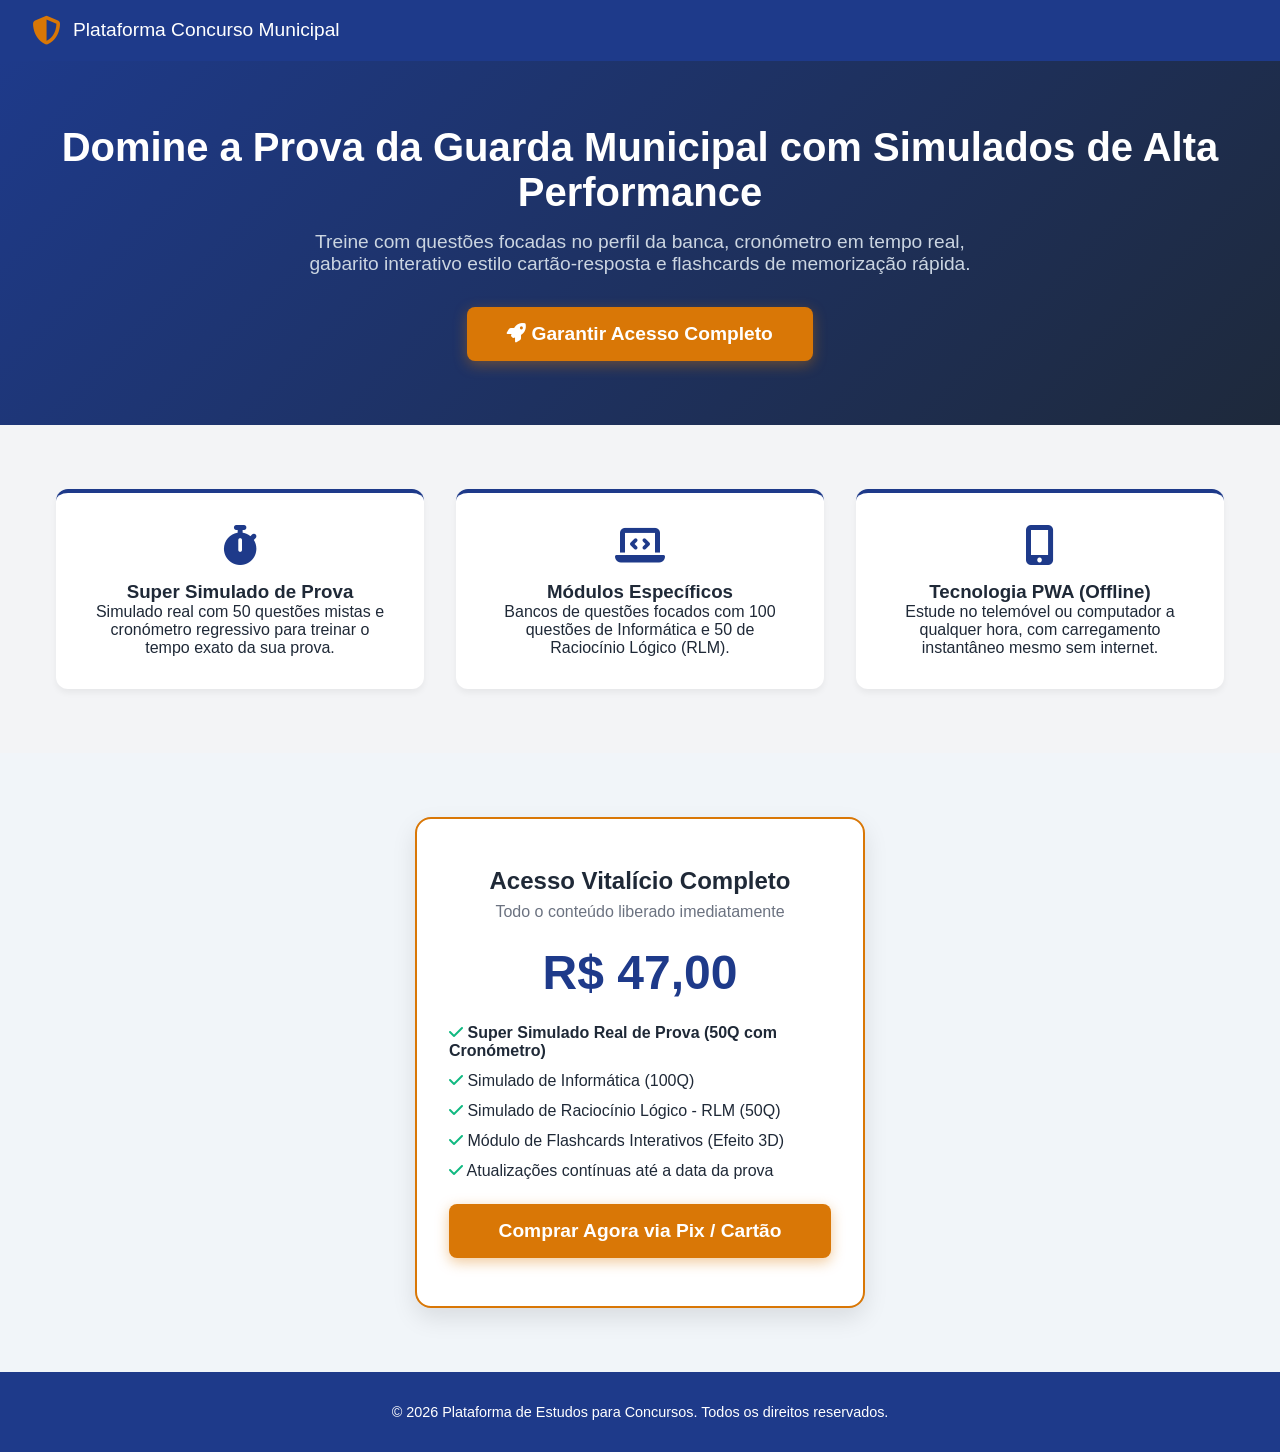
==== landing.html @ ca6ee7d8 "Adiciona pagina de vendas landing.html" ====
<!DOCTYPE html>
<html lang="pt-BR">

<head>
    <meta charset="UTF-8">
    <meta name="viewport" content="width=device-width, initial-scale=1.0">
    <title>Simulado Estratégico - Concurso Guarda Municipal</title>
    <link rel="stylesheet" href="style.css">
    <link rel="stylesheet" href="https://cdnjs.cloudflare.com/ajax/libs/font-awesome/6.4.0/css/all.min.css">
    <style>
        .hero-section {
            background: linear-gradient(135deg, var(--primary), #1e293b);
            color: white;
            padding: 4rem 1rem;
            text-align: center;
        }

        .hero-section h1 {
            font-size: 2.5rem;
            margin-bottom: 1rem;
        }

        .hero-section p {
            font-size: 1.2rem;
            color: #cbd5e1;
            max-width: 700px;
            margin: 0 auto 2rem auto;
        }

        .cta-button {
            background-color: var(--secondary);
            color: white;
            padding: 1rem 2.5rem;
            font-size: 1.2rem;
            font-weight: bold;
            border-radius: 0.5rem;
            text-decoration: none;
            display: inline-block;
            transition: transform 0.2s, filter 0.2s;
            box-shadow: 0 4px 14px rgba(217, 119, 6, 0.4);
        }

        .cta-button:hover {
            transform: translateY(-2px);
            filter: brightness(1.1);
        }

        .features-container {
            max-width: 1200px;
            margin: 4rem auto;
            padding: 0 1rem;
            display: grid;
            grid-template-columns: repeat(auto-fit, minmax(300px, 1fr));
            gap: 2rem;
        }

        .feature-box {
            background: white;
            padding: 2rem;
            border-radius: 0.75rem;
            box-shadow: 0 4px 6px rgba(0, 0, 0, 0.05);
            text-align: center;
            border-top: 4px solid var(--primary);
        }

        .feature-box i {
            font-size: 2.5rem;
            color: var(--primary);
            margin-bottom: 1rem;
        }

        .pricing-section {
            background-color: #f1f5f9;
            padding: 4rem 1rem;
            text-align: center;
        }

        .price-card {
            background: white;
            max-width: 450px;
            margin: 0 auto;
            padding: 3rem 2rem;
            border-radius: 1rem;
            box-shadow: 0 10px 25px rgba(0, 0, 0, 0.1);
            border: 2px solid var(--secondary);
        }

        .price-value {
            font-size: 3rem;
            font-weight: bold;
            color: var(--primary);
            margin: 1.5rem 0;
        }
    </style>
</head>

<body>

    <!-- Header Simples -->
    <header class="app-header">
        <div class="logo-area">
            <i class="fa-solid fa-shield-halved"></i>
            <span>Plataforma Concurso Municipal</span>
        </div>
    </header>

    <!-- Hero Section -->
    <section class="hero-section">
        <h1>Domine a Prova da Guarda Municipal com Simulados de Alta Performance</h1>
        <p>Treine com questões focadas no perfil da banca, cronómetro em tempo real, gabarito interativo estilo
            cartão-resposta e flashcards de memorização rápida.</p>
        <a href="#comprar" class="cta-button"><i class="fa-solid fa-rocket"></i> Garantir Acesso Completo</a>
    </section>

    <!-- Recursos / Benefícios -->
    <div class="features-container">
        <div class="feature-box">
            <i class="fa-solid fa-stopwatch"></i>
            <h3>Super Simulado de Prova</h3>
            <p>Simulado real com 50 questões mistas e cronómetro regressivo para treinar o tempo exato da sua prova.</p>
        </div>
        <div class="feature-box">
            <i class="fa-solid fa-laptop-code"></i>
            <h3>Módulos Específicos</h3>
            <p>Bancos de questões focados com 100 questões de Informática e 50 de Raciocínio Lógico (RLM).</p>
        </div>
        <div class="feature-box">
            <i class="fa-solid fa-mobile-screen-button"></i>
            <h3>Tecnologia PWA (Offline)</h3>
            <p>Estude no telemóvel ou computador a qualquer hora, com carregamento instantâneo mesmo sem internet.</p>
        </div>
    </div>

    <!-- Secção de Preço / Checkout -->
    <section id="comprar" class="pricing-section">
        <div class="price-card">
            <h2>Acesso Vitalício Completo</h2>
            <p style="color: var(--text-muted); margin-top: 0.5rem;">Todo o conteúdo liberado imediatamente</p>
            <div class="price-value">R$ 47,00</div>
            <ul
                style="text-align: left; list-style: none; margin: 1.5rem 0; display: flex; flex-direction: column; gap: 0.75rem;">
                <li><i class="fa-solid fa-check" style="color: var(--success);"></i> <strong>Super Simulado Real de
                        Prova (50Q com Cronómetro)</strong></li>
                <li><i class="fa-solid fa-check" style="color: var(--success);"></i> Simulado de Informática (100Q)</li>
                <li><i class="fa-solid fa-check" style="color: var(--success);"></i> Simulado de Raciocínio Lógico - RLM
                    (50Q)</li>
                <li><i class="fa-solid fa-check" style="color: var(--success);"></i> Módulo de Flashcards Interativos
                    (Efeito 3D)</li>
                <li><i class="fa-solid fa-check" style="color: var(--success);"></i> Atualizações contínuas até a data
                    da prova</li>
            </ul>
            <!-- Substitua o link abaixo pelo link real gerado na Kiwify -->
            <a href="https://pay.kiwify.com.br/SEU-LINK-AQUI" class="cta-button"
                style="width: 100%; text-align: center; box-sizing: border-box;">Comprar Agora via Pix / Cartão</a>
        </div>
    </section>

    <!-- Rodapé -->
    <footer style="text-align: center; padding: 2rem; background: var(--primary); color: white; font-size: 0.9rem;">
        <p>&copy; 2026 Plataforma de Estudos para Concursos. Todos os direitos reservados.</p>
    </footer>

</body>

</html>
---- style.css ----
:root {
    --primary: #1e3a8a;
    /* Azul Marinho */
    --secondary: #d97706;
    /* Dourado / Laranja corporativo */
    --bg-color: #f3f4f6;
    --card-bg: #ffffff;
    --text-main: #1f2937;
    --text-muted: #6b7280;
    --success: #10b981;
    --danger: #ef4444;
}

* {
    margin: 0;
    padding: 0;
    box-sizing: border-box;
    font-family: 'Segoe UI', Tahoma, Geneva, Verdana, sans-serif;
}

body {
    background-color: var(--bg-color);
    color: var(--text-main);
    display: flex;
    flex-direction: column;
    min-height: 100vh;
}

/* Header */
.app-header {
    background-color: var(--primary);
    color: white;
    padding: 1rem 2rem;
    display: flex;
    flex-direction: column;
    gap: 1rem;
    box-shadow: 0 4px 6px rgba(0, 0, 0, 0.1);
}

.logo-area {
    display: flex;
    align-items: center;
    gap: 0.75rem;
    font-size: 1.2rem;
}

.logo-area i {
    color: var(--secondary);
    font-size: 1.8rem;
}

.nav-tabs {
    display: flex;
    gap: 0.5rem;
    flex-wrap: wrap;
}

.tab-btn {
    background: transparent;
    border: none;
    color: #cbd5e1;
    padding: 0.5rem 1rem;
    border-radius: 0.375rem;
    cursor: pointer;
    font-weight: 600;
    transition: all 0.2s;
}

.tab-btn:hover,
.tab-btn.active {
    background-color: var(--secondary);
    color: white;
}

/* Container Principal */
.app-container {
    max-width: 1200px;
    width: 100%;
    margin: 2rem auto;
    padding: 0 1rem;
    flex: 1;
}

.content-section {
    display: none;
}

.content-section.active {
    display: block;
}

/* Cards genéricos */
.card {
    background-color: var(--card-bg);
    border-radius: 0.5rem;
    padding: 1.5rem;
    box-shadow: 0 1px 3px rgba(0, 0, 0, 0.1);
    margin-bottom: 1.5rem;
}

/* Botões */
.btn {
    padding: 0.75rem 1.5rem;
    border: none;
    border-radius: 0.375rem;
    cursor: pointer;
    font-weight: bold;
    display: inline-flex;
    align-items: center;
    gap: 0.5rem;
    transition: filter 0.2s;
}

.btn:hover {
    filter: brightness(0.9);
}

.primary-btn {
    background-color: var(--primary);
    color: white;
}

.secondary-btn {
    background-color: #e5e7eb;
    color: var(--text-main);
}

.danger-btn {
    background-color: var(--danger);
    color: white;
}

.badge {
    background-color: #dbeafe;
    color: var(--primary);
    padding: 0.25rem 0.75rem;
    border-radius: 1rem;
    font-size: 0.85rem;
    font-weight: 600;
}

/* Simulado Layout */
.simulado-top-bar {
    display: flex;
    justify-content: space-between;
    align-items: center;
    margin-bottom: 1rem;
}

.timer-badge {
    background-color: #fee2e2;
    color: var(--danger);
    padding: 0.5rem 1rem;
    border-radius: 0.375rem;
    font-weight: bold;
}

.quiz-layout {
    display: grid;
    grid-template-columns: 1fr 300px;
    gap: 1.5rem;
}

@media(max-width: 768px) {
    .quiz-layout {
        grid-template-columns: 1fr;
    }
}

.options-list {
    display: flex;
    flex-direction: column;
    gap: 0.75rem;
    margin: 1.5rem 0;
}

.option-item {
    padding: 0.75rem 1rem;
    border: 2px solid #e5e7eb;
    border-radius: 0.375rem;
    cursor: pointer;
    transition: all 0.2s;
}

.option-item:hover {
    border-color: var(--primary);
    background-color: #f8fafc;
}

.option-item.selected {
    border-color: var(--primary);
    background-color: #eff6ff;
    font-weight: 600;
}

.quiz-nav-buttons {
    display: flex;
    justify-content: space-between;
}

.q-grid {
    display: grid;
    grid-template-columns: repeat(5, 1fr);
    gap: 0.5rem;
    margin: 1rem 0;
    max-height: 250px;
    overflow-y: auto;
}

.q-dot {
    width: 36px;
    height: 36px;
    border: 1px solid #d1d5db;
    background: white;
    border-radius: 0.25rem;
    cursor: pointer;
    font-weight: bold;
    font-size: 0.85rem;
}

.q-dot.answered {
    background-color: #d1fae5;
    border-color: var(--success);
    color: #065f46;
}

.q-dot.current {
    border-color: var(--primary);
    box-shadow: 0 0 0 2px var(--primary);
}

/* Flashcards */
.flashcard-container {
    max-width: 600px;
    margin: 0 auto;
}

.flashcard {
    height: 250px;
    perspective: 1000px;
    cursor: pointer;
    background: transparent;
    box-shadow: none;
    padding: 0;
}

.flashcard-inner {
    position: relative;
    width: 100%;
    height: 100%;
    text-align: center;
    transition: transform 0.6s;
    transform-style: preserve-3d;
    background: white;
    border-radius: 0.5rem;
    box-shadow: 0 4px 6px rgba(0, 0, 0, 0.1);
    display: flex;
    align-items: center;
    justify-content: center;
    padding: 2rem;
}

.flashcard.flipped .flashcard-inner {
    transform: rotateY(180deg);
}

.flashcard-front,
.flashcard-back {
    position: absolute;
    width: 100%;
    height: 100%;
    backface-visibility: hidden;
    display: flex;
    flex-direction: column;
    justify-content: center;
    align-items: center;
    padding: 1.5rem;
    gap: 1rem;
}

.flashcard-back {
    transform: rotateY(180deg);
    background-color: #fff9c4;
    /* Fundo amarelo suave para a resposta */
    color: #333333;
    /* Texto escuro para leitura confortável */
    border: 2px solid #fbc02d;
    /* Borda amarelada elegante */
    border-radius: 0.5rem;
}

.flip-hint {
    font-size: 0.8rem;
    color: var(--text-muted);
}

.flashcard-controls {
    display: flex;
    justify-content: space-between;
    margin-top: 1rem;
}

/* Resumos e Stats */
.resumos-grid,
.stats-grid {
    display: grid;
    grid-template-columns: repeat(auto-fit, minmax(280px, 1fr));
    gap: 1.5rem;
}

.stat-card {
    text-align: center;
}

.stat-number {
    font-size: 2.5rem;
    font-weight: bold;
    color: var(--primary);
    margin-top: 0.5rem;
}

.hidden {
    display: none !important;
}

.text-center {
    text-align: center;
}

.score-badge {
    font-size: 3rem;
    font-weight: bold;
    color: var(--secondary);
    margin: 1rem 0;
}

.materias-grid {
    display: grid;
    grid-template-columns: repeat(auto-fit, minmax(250px, 1fr));
    gap: 1rem;
    margin-top: 1.5rem;
}

.materia-filter-btn {
    justify-content: center;
    padding: 1rem;
    text-align: center;
}

nav.nav-tabs a.tab-btn {
    text-decoration: none;
    display: inline-flex;
    align-items: center;
    gap: 8px;
    box-sizing: border-box;
}

/* Classes de Controle do Simulado RLM */
#rlm-section .hidden {
    display: none !important;
}

#rlm-section .text-center {
    text-align: center;
}

/* Garante o layout em grid da prova (pergunta na esquerda, gabarito na direita) */
#rlm-section .quiz-layout {
    display: grid;
    grid-template-columns: 1fr 300px;
    gap: 20px;
    margin-top: 20px;
}

@media (max-width: 900px) {
    #rlm-section .quiz-layout {
        grid-template-columns: 1fr;
    }
}

/* Estilo dos botões de opções de resposta */
#rlm-options-container {
    display: flex;
    flex-direction: column;
    gap: 12px;
    margin: 20px 0;
}

#rlm-options-container .option-btn {
    text-align: left;
    padding: 12px 16px;
    border: 2px solid #e2e8f0;
    background: #ffffff;
    border-radius: 8px;
    cursor: pointer;
    font-size: 15px;
    transition: all 0.2s ease;
    color: #2d3748;
}

#rlm-options-container .option-btn:hover {
    border-color: #2b6cb0;
    background: #f7fafc;
}

#rlm-options-container .option-btn.selected {
    border-color: #2b6cb0;
    background: #ebf8ff;
    color: #2b6cb0;
    font-weight: 600;
}

/* Grade de numeração das questões no gabarito lateral */
#rlm-question-grid {
    display: grid;
    grid-template-columns: repeat(5, 1fr);
    gap: 8px;
    margin: 15px 0;
}

#rlm-question-grid .q-box {
    aspect-ratio: 1;
    display: flex;
    align-items: center;
    justify-content: center;
    background: #edf2f7;
    border: 1px solid #cbd5e0;
    border-radius: 4px;
    font-size: 13px;
    font-weight: bold;
    cursor: pointer;
    color: #4a5568;
    transition: background 0.2s;
}

#rlm-question-grid .q-box:hover {
    background: #e2e8f0;
}

#rlm-question-grid .q-box.answered {
    background: #3182ce;
    color: white;
    border-color: #2b6cb0;
}

/* Badge de pontuação final */
#rlm-result-area .score-badge {
    font-size: 36px;
    font-weight: bold;
    color: #2b6cb0;
    margin: 20px 0;
}

/* ========================================== */
/* ESTILOS DO SIMULADO DE INFORMÁTICA (Espelho do RLM) */
/* ========================================== */

#info-section .hidden {
    display: none !important;
}

#info-section .text-center {
    text-align: center;
}

#info-section .quiz-layout {
    display: grid;
    grid-template-columns: 1fr 300px;
    gap: 20px;
    margin-top: 20px;
}

@media (max-width: 900px) {
    #info-section .quiz-layout {
        grid-template-columns: 1fr;
    }
}

#info-options-container {
    display: flex;
    flex-direction: column;
    gap: 12px;
    margin: 20px 0;
}

#info-options-container .option-btn {
    text-align: left;
    padding: 12px 16px;
    border: 2px solid #e2e8f0;
    background: #ffffff;
    border-radius: 8px;
    cursor: pointer;
    font-size: 15px;
    transition: all 0.2s ease;
    color: #2d3748;
}

#info-options-container .option-btn:hover {
    border-color: #2b6cb0;
    background: #f7fafc;
}

#info-options-container .option-btn.selected {
    border-color: #2b6cb0;
    background: #ebf8ff;
    color: #2b6cb0;
    font-weight: 600;
}

#info-question-grid {
    display: grid;
    grid-template-columns: repeat(5, 1fr);
    gap: 8px;
    margin: 15px 0;
}

#info-question-grid .q-box {
    aspect-ratio: 1;
    display: flex;
    align-items: center;
    justify-content: center;
    background: #edf2f7;
    border: 1px solid #cbd5e0;
    border-radius: 4px;
    font-size: 13px;
    font-weight: bold;
    cursor: pointer;
    color: #4a5568;
    transition: background 0.2s;
}

#info-question-grid .q-box:hover {
    background: #e2e8f0;
}

#info-question-grid .q-box.answered {
    background: #3182ce;
    color: white;
    border-color: #2b6cb0;
}

#info-result-area .score-badge {
    font-size: 36px;
    font-weight: bold;
    color: #2b6cb0;
    margin: 20px 0;
}

/* ========================================== */
/* RESPONSIVIDADE PARA DIFERENTES ECRÃS        */
/* ========================================== */

/* Para Tablets e Ecrãs Médios (até 900px) */
@media (max-width: 900px) {
    .app-container {
        padding: 10px;
    }

    .quiz-layout {
        grid-template-columns: 1fr;
        /* Coloca a barra lateral de questões abaixo da pergunta */
    }

    .app-header {
        flex-direction: column;
        gap: 1rem;
        text-align: center;
        padding: 1rem;
    }

    .nav-tabs {
        overflow-x: auto;
        width: 100%;
        justify-content: flex-start;
        padding-bottom: 5px;
    }

    .tab-btn {
        white-space: nowrap;
        flex-shrink: 0;
    }
}

/* Para Telemóveis (até 600px) */
@media (max-width: 600px) {
    .app-header h1 {
        font-size: 1.2rem;
    }

    .stats-grid {
        grid-template-columns: 1fr;
        /* Os cards de estatísticas ficam um abaixo do outro */
    }

    .materias-grid {
        grid-template-columns: 1fr;
        /* Os botões do Super Simulado ocupam a largura toda */
    }

    .quiz-nav-buttons {
        flex-direction: column;
        gap: 0.5rem;
    }

    .quiz-nav-buttons button {
        width: 100%;
    }

    .option-item {
        padding: 0.75rem;
        font-size: 0.95rem;
    }
}
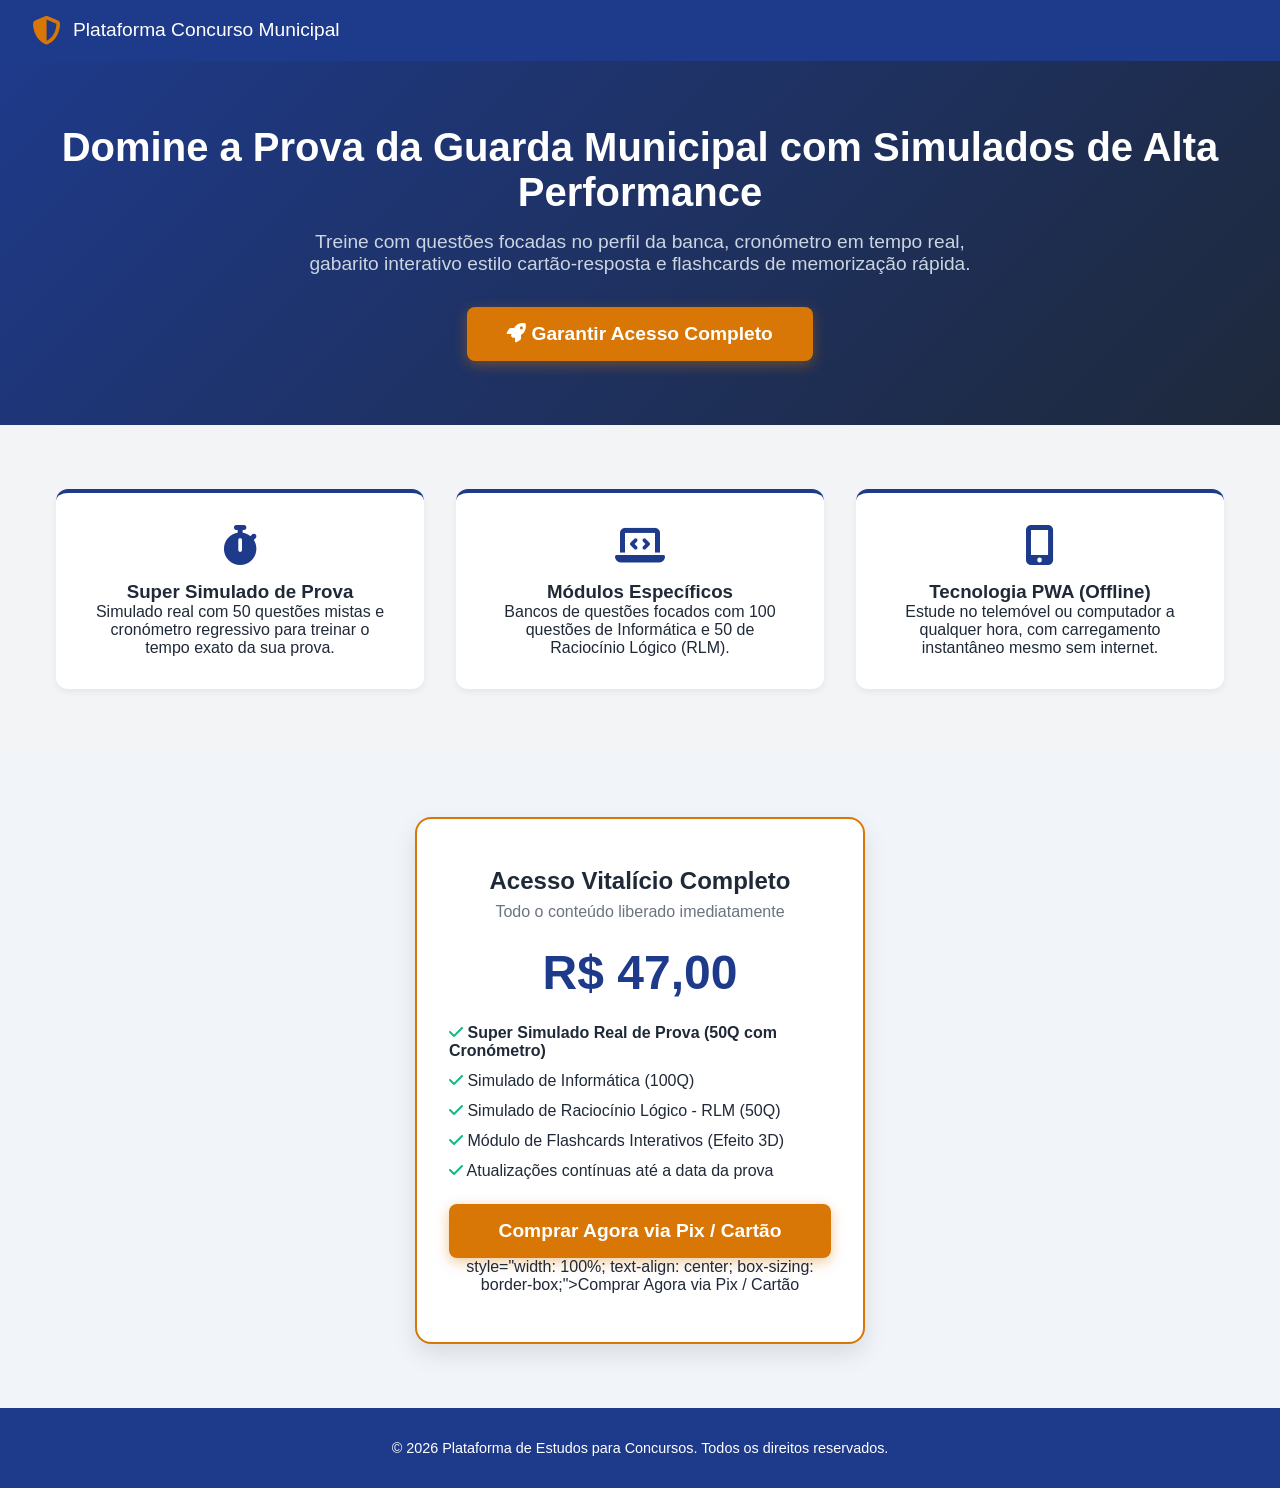
==== commit c18b0cba: "Adiciona link oficial de checkout do Kiwify" ====
--- a/landing.html
+++ b/landing.html
@@ -150,8 +150,10 @@
                     da prova</li>
             </ul>
             <!-- Substitua o link abaixo pelo link real gerado na Kiwify -->
-            <a href="https://pay.kiwify.com.br/SEU-LINK-AQUI" class="cta-button"
+            <!-- Substitua a linha do botão pelo teu link oficial -->
+            <a href="https://pay.kiwify.com.br/cSPyJ01" class="cta-button"
                 style="width: 100%; text-align: center; box-sizing: border-box;">Comprar Agora via Pix / Cartão</a>
+            style="width: 100%; text-align: center; box-sizing: border-box;">Comprar Agora via Pix / Cartão</a>
         </div>
     </section>
 
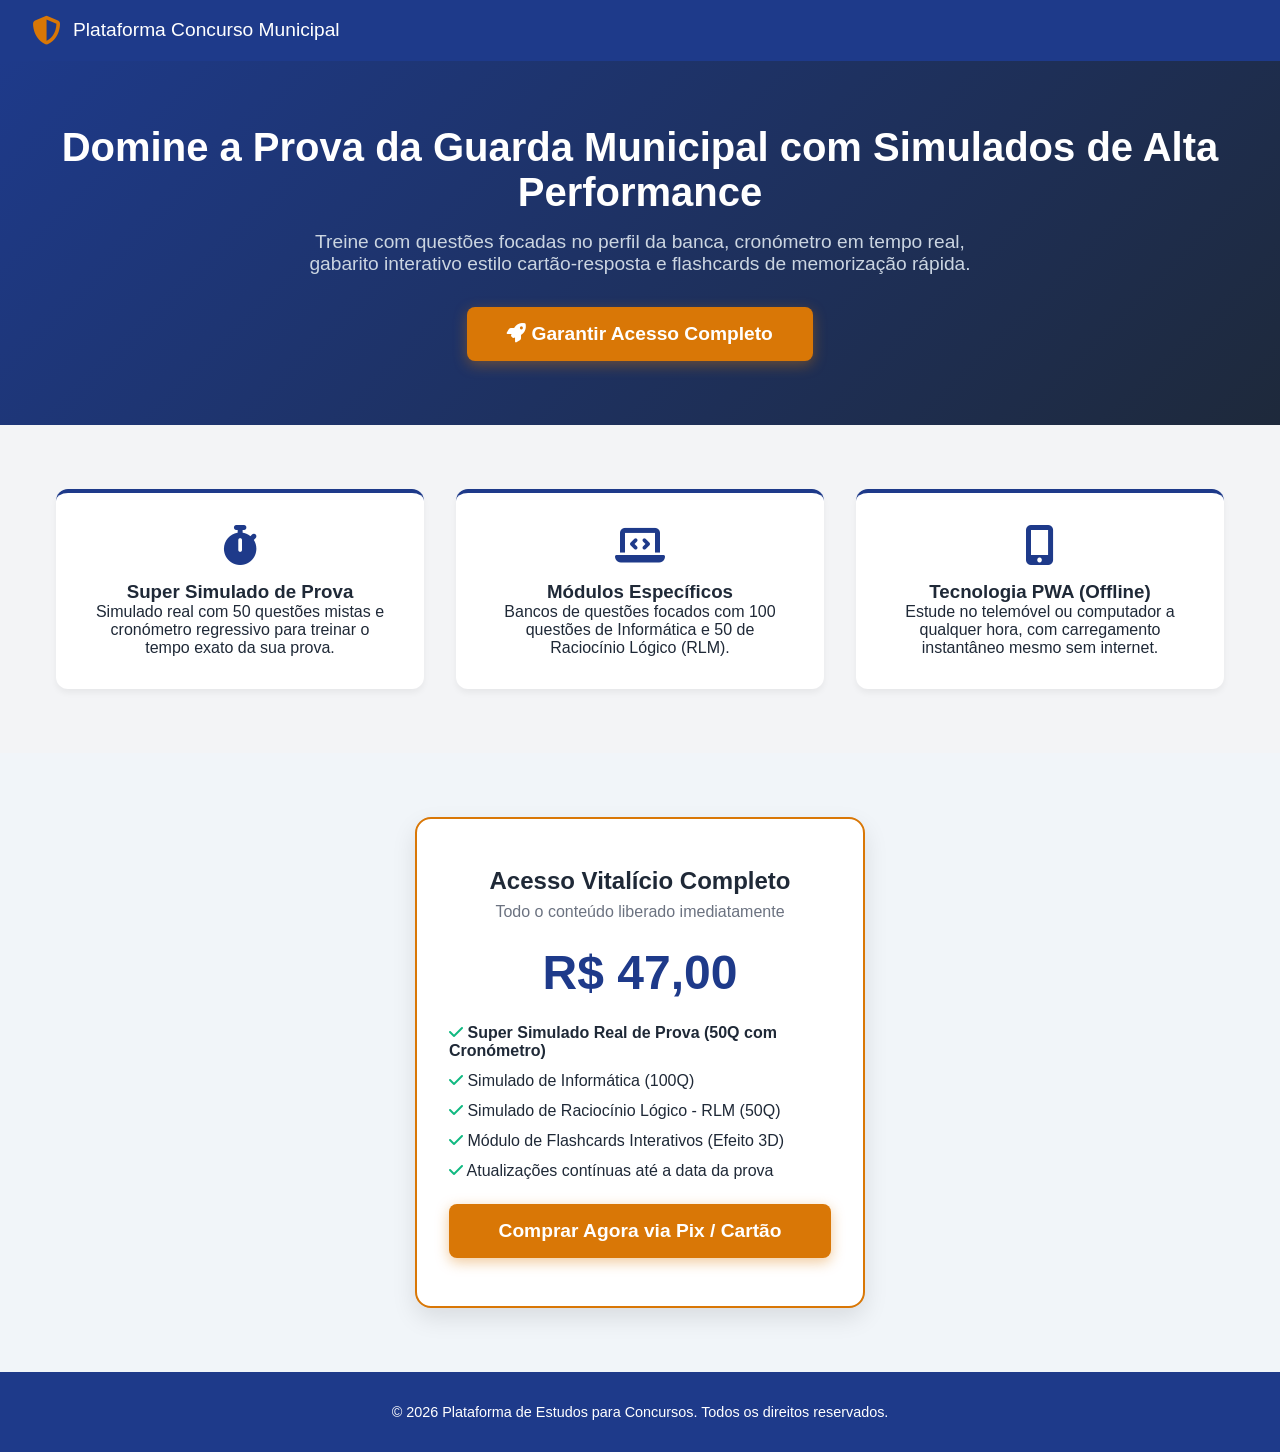
==== commit 5d8f67e3: "Insere link de checkout oficial Kiwify" ====
--- a/landing.html
+++ b/landing.html
@@ -153,7 +153,6 @@
             <!-- Substitua a linha do botão pelo teu link oficial -->
             <a href="https://pay.kiwify.com.br/cSPyJ01" class="cta-button"
                 style="width: 100%; text-align: center; box-sizing: border-box;">Comprar Agora via Pix / Cartão</a>
-            style="width: 100%; text-align: center; box-sizing: border-box;">Comprar Agora via Pix / Cartão</a>
         </div>
     </section>
 
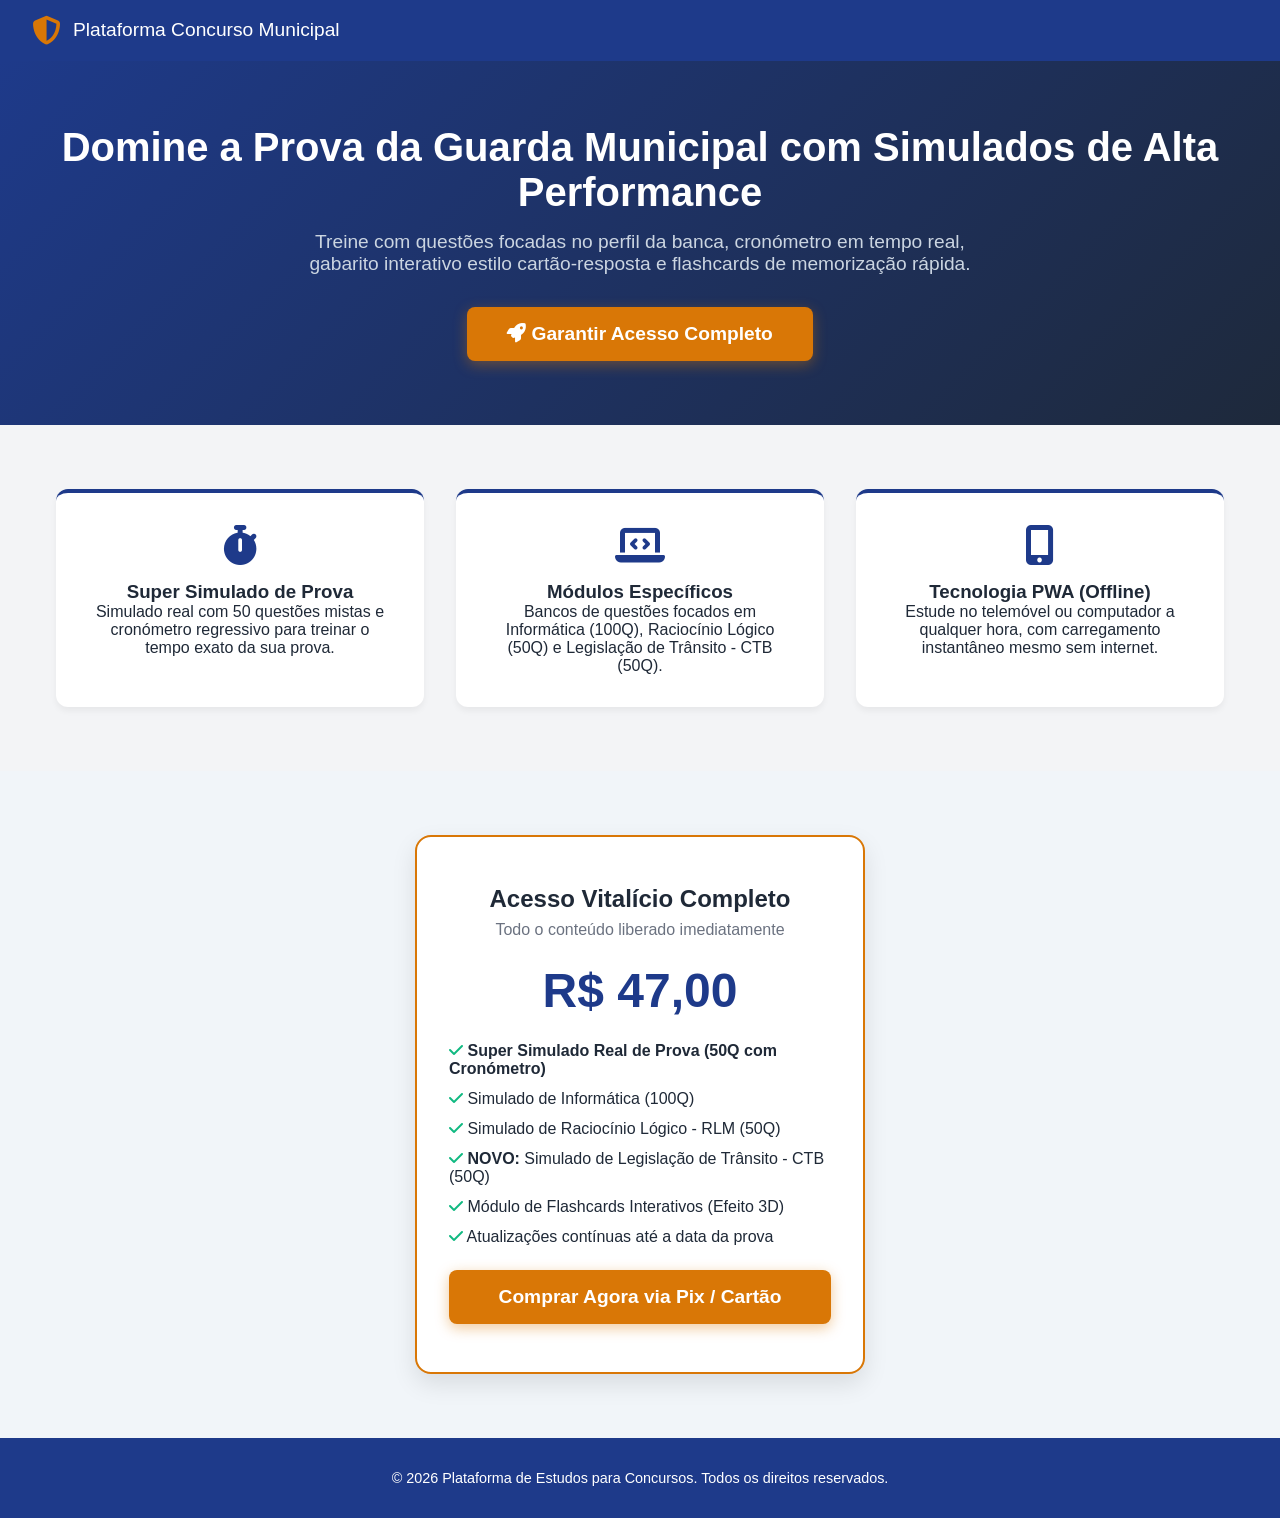
==== commit 25a78c9b: "Adiciona Simulado CTB e ajusta layout" ====
--- a/landing.html
+++ b/landing.html
@@ -122,7 +122,8 @@
         <div class="feature-box">
             <i class="fa-solid fa-laptop-code"></i>
             <h3>Módulos Específicos</h3>
-            <p>Bancos de questões focados com 100 questões de Informática e 50 de Raciocínio Lógico (RLM).</p>
+            <p>Bancos de questões focados em Informática (100Q), Raciocínio Lógico (50Q) e Legislação de Trânsito - CTB
+                (50Q).</p>
         </div>
         <div class="feature-box">
             <i class="fa-solid fa-mobile-screen-button"></i>
@@ -144,13 +145,13 @@
                 <li><i class="fa-solid fa-check" style="color: var(--success);"></i> Simulado de Informática (100Q)</li>
                 <li><i class="fa-solid fa-check" style="color: var(--success);"></i> Simulado de Raciocínio Lógico - RLM
                     (50Q)</li>
+                <li><i class="fa-solid fa-check" style="color: var(--success);"></i> <strong>NOVO:</strong> Simulado de
+                    Legislação de Trânsito - CTB (50Q)</li>
                 <li><i class="fa-solid fa-check" style="color: var(--success);"></i> Módulo de Flashcards Interativos
                     (Efeito 3D)</li>
                 <li><i class="fa-solid fa-check" style="color: var(--success);"></i> Atualizações contínuas até a data
                     da prova</li>
             </ul>
-            <!-- Substitua o link abaixo pelo link real gerado na Kiwify -->
-            <!-- Substitua a linha do botão pelo teu link oficial -->
             <a href="https://pay.kiwify.com.br/cSPyJ01" class="cta-button"
                 style="width: 100%; text-align: center; box-sizing: border-box;">Comprar Agora via Pix / Cartão</a>
         </div>
--- a/style.css
+++ b/style.css
@@ -610,4 +610,85 @@
         padding: 0.75rem;
         font-size: 0.95rem;
     }
+}
+
+/* ==========================================
+   ESTILOS DO SIMULADO DE CTB
+   ========================================== */
+
+#ctb-section .options-list {
+    display: flex;
+    flex-direction: column;
+    gap: 0.75rem;
+    margin-top: 1rem;
+}
+
+#ctb-section .option-btn {
+    display: block;
+    width: 100%;
+    padding: 1rem 1.2rem;
+    background-color: #f8fafc;
+    border: 2px solid #e2e8f0;
+    border-radius: 8px;
+    font-size: 0.98rem;
+    color: #1e293b;
+    text-align: left;
+    cursor: pointer;
+    transition: all 0.2s ease-in-out;
+}
+
+#ctb-section .option-btn:hover {
+    background-color: #f1f5f9;
+    border-color: #cbd5e1;
+}
+
+#ctb-section .option-btn.selected {
+    background-color: #ebf8ff;
+    border-color: #3182ce;
+    color: #2b6cb0;
+    font-weight: 600;
+}
+
+#ctb-question-grid.q-grid {
+    display: grid;
+    grid-template-columns: repeat(auto-fill, minmax(40px, 1fr));
+    gap: 0.5rem;
+    margin-top: 1rem;
+}
+
+#ctb-question-grid .q-dot {
+    height: 38px;
+    display: flex;
+    align-items: center;
+    justify-content: center;
+    background-color: #edf2f7;
+    border: 1px solid #cbd5e0;
+    border-radius: 6px;
+    font-weight: bold;
+    cursor: pointer;
+    transition: all 0.2s;
+}
+
+#ctb-question-grid .q-dot:hover {
+    background-color: #e2e8f0;
+}
+
+#ctb-question-grid .q-dot.answered {
+    background-color: #3182ce;
+    color: white;
+    border-color: #2b6cb0;
+}
+
+.btn.success-btn {
+    background-color: #38a169;
+    color: white;
+    border: none;
+    padding: 0.8rem 1.5rem;
+    border-radius: 6px;
+    font-weight: 600;
+    cursor: pointer;
+}
+
+.btn.success-btn:hover {
+    background-color: #2f855a;
 }
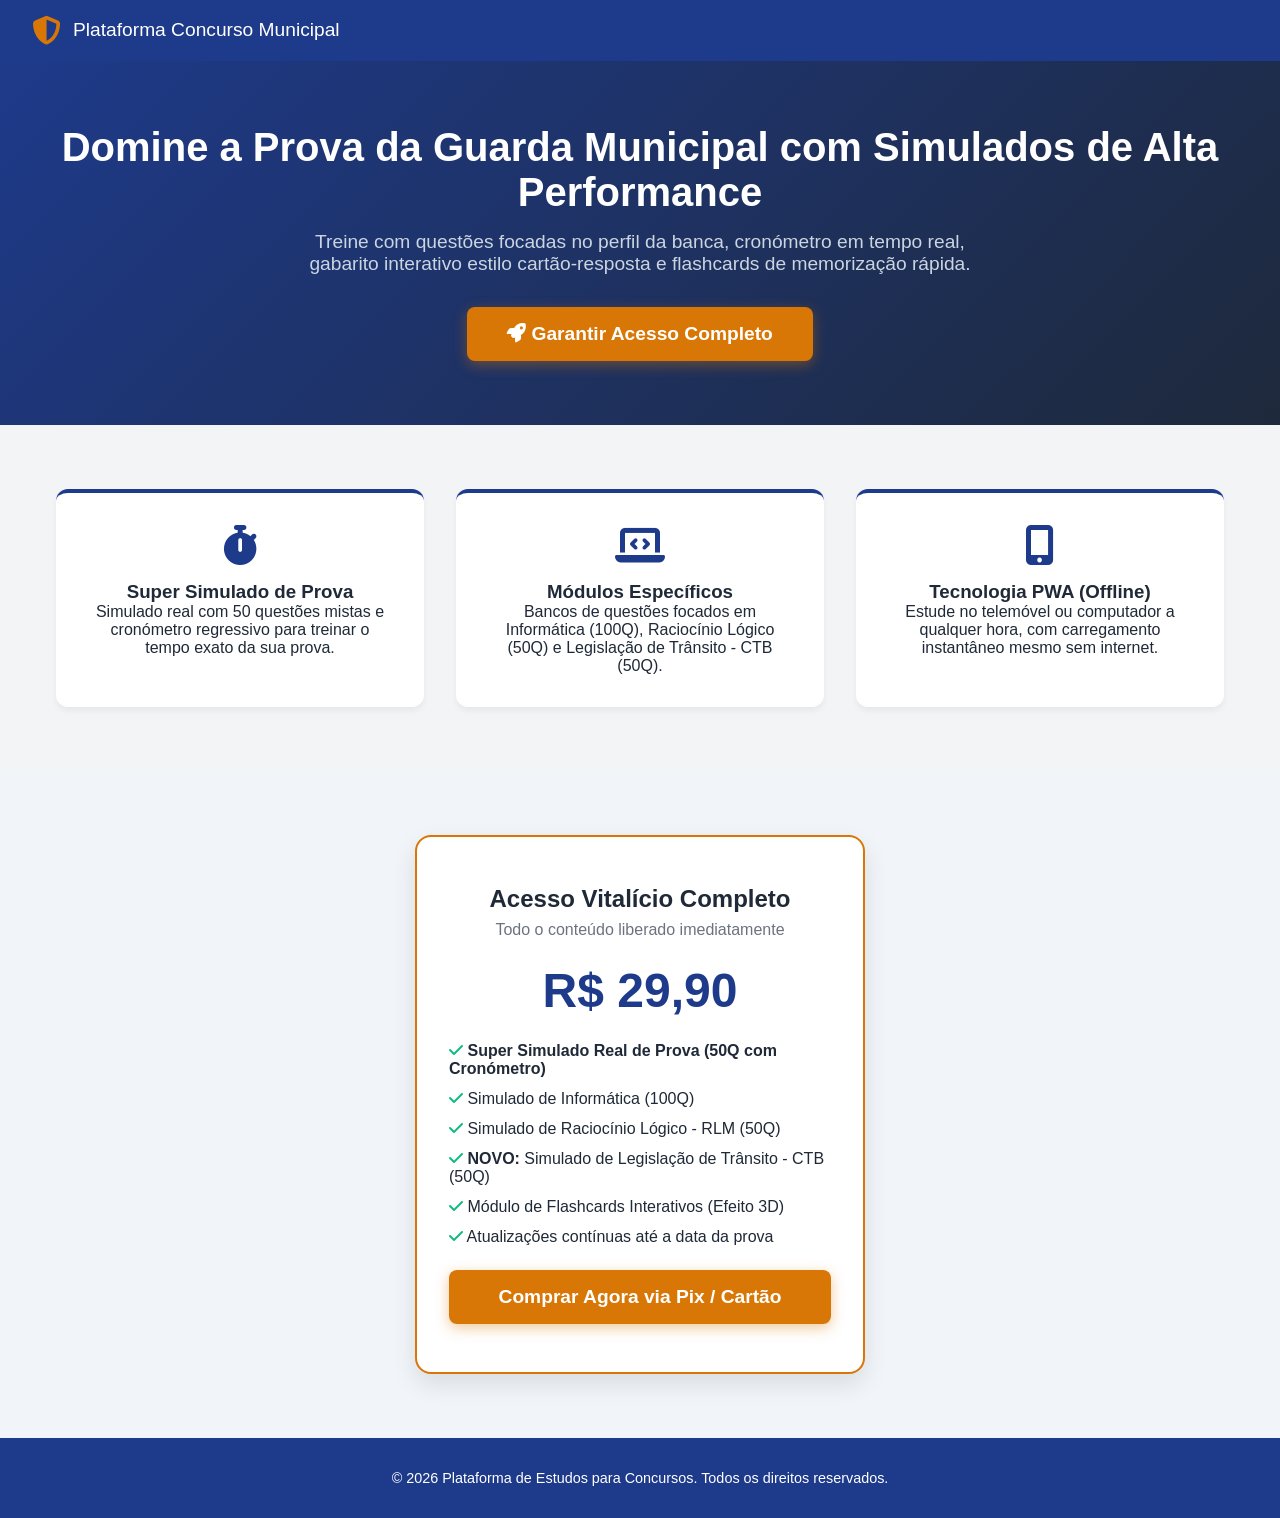
==== commit 44469730: "atualizando landing.html preco" ====
--- a/landing.html
+++ b/landing.html
@@ -137,7 +137,7 @@
         <div class="price-card">
             <h2>Acesso Vitalício Completo</h2>
             <p style="color: var(--text-muted); margin-top: 0.5rem;">Todo o conteúdo liberado imediatamente</p>
-            <div class="price-value">R$ 47,00</div>
+            <div class="price-value">R$ 29,90</div>
             <ul
                 style="text-align: left; list-style: none; margin: 1.5rem 0; display: flex; flex-direction: column; gap: 0.75rem;">
                 <li><i class="fa-solid fa-check" style="color: var(--success);"></i> <strong>Super Simulado Real de
--- a/style.css
+++ b/style.css
@@ -546,71 +546,7 @@
     margin: 20px 0;
 }
 
-/* ========================================== */
-/* RESPONSIVIDADE PARA DIFERENTES ECRÃS        */
-/* ========================================== */
-
-/* Para Tablets e Ecrãs Médios (até 900px) */
-@media (max-width: 900px) {
-    .app-container {
-        padding: 10px;
-    }
-
-    .quiz-layout {
-        grid-template-columns: 1fr;
-        /* Coloca a barra lateral de questões abaixo da pergunta */
-    }
-
-    .app-header {
-        flex-direction: column;
-        gap: 1rem;
-        text-align: center;
-        padding: 1rem;
-    }
-
-    .nav-tabs {
-        overflow-x: auto;
-        width: 100%;
-        justify-content: flex-start;
-        padding-bottom: 5px;
-    }
-
-    .tab-btn {
-        white-space: nowrap;
-        flex-shrink: 0;
-    }
-}
-
-/* Para Telemóveis (até 600px) */
-@media (max-width: 600px) {
-    .app-header h1 {
-        font-size: 1.2rem;
-    }
-
-    .stats-grid {
-        grid-template-columns: 1fr;
-        /* Os cards de estatísticas ficam um abaixo do outro */
-    }
-
-    .materias-grid {
-        grid-template-columns: 1fr;
-        /* Os botões do Super Simulado ocupam a largura toda */
-    }
-
-    .quiz-nav-buttons {
-        flex-direction: column;
-        gap: 0.5rem;
-    }
-
-    .quiz-nav-buttons button {
-        width: 100%;
-    }
-
-    .option-item {
-        padding: 0.75rem;
-        font-size: 0.95rem;
-    }
-}
+
 
 /* ==========================================
    ESTILOS DO SIMULADO DE CTB
@@ -691,4 +627,272 @@
 
 .btn.success-btn:hover {
     background-color: #2f855a;
+}
+
+/* Caixa de Feedback e Explicação */
+.feedback-box {
+    margin-top: 15px;
+    padding: 14px 16px;
+    border-radius: 8px;
+    font-size: 0.95rem;
+    line-height: 1.5;
+    box-shadow: 0 2px 4px rgba(0, 0, 0, 0.05);
+}
+
+/* Quando acerta: Fundo Azul Suave / Destaque */
+.feedback-box.correto {
+    background-color: #ebf8ff;
+    /* Azul bem suave */
+    border: 1px solid #3182ce;
+    /* Borda azul */
+    color: #2b6cb0;
+}
+
+/* Quando erra: Fundo Amarelo Suave (ou se preferir tom de alerta) */
+.feedback-box.incorreto {
+    background-color: #fefcbf;
+    /* Amarelo suave tipo post-it */
+    border: 1px solid #d69e2e;
+    /* Borda amarela/dourada escura */
+    color: #744210;
+}
+
+.feedback-status {
+    font-weight: bold;
+    font-size: 1.05rem;
+    margin-bottom: 6px;
+}
+
+.feedback-text {
+    color: #2d3748;
+    /* Texto da explicação bem legível */
+}
+
+/* Estilos para os botões de opção após a resposta */
+#ctb-section .option-btn.correta {
+    background-color: #f0fff4 !important;
+    /* Verde bem suave */
+    border-color: #38a169 !important;
+    /* Borda verde */
+    color: #22543d !important;
+    font-weight: 600;
+}
+
+#ctb-section .option-btn.errada {
+    background-color: #fff5f5 !important;
+    /* Vermelho bem suave */
+    border-color: #e53e3e !important;
+    /* Borda vermelha */
+    color: #9b2c2c !important;
+    font-weight: 600;
+}
+
+/* Estilização da barra de rolagem da prova */
+.prova-scroll-box::-webkit-scrollbar {
+    width: 8px;
+}
+
+.prova-scroll-box::-webkit-scrollbar-track {
+    background: #f1f5f9;
+    border-radius: 4px;
+}
+
+.prova-scroll-box::-webkit-scrollbar-thumb {
+    background: #cbd5e1;
+    border-radius: 4px;
+}
+
+.prova-scroll-box::-webkit-scrollbar-thumb:hover {
+    background: #94a3b8;
+}
+
+/* ==========================================
+   ESTILOS ADICIONAIS PARA O SIMULADO LEI 1416
+   ========================================== */
+
+#lei1416-section .options-list,
+#lei1416-options-container {
+    display: flex;
+    flex-direction: column;
+    gap: 0.75rem;
+    margin-top: 1rem;
+}
+
+#lei1416-section .option-btn,
+#lei1416-options-container .option-btn {
+    display: block;
+    width: 100%;
+    padding: 1rem 1.2rem;
+    background-color: #f8fafc;
+    border: 2px solid #e2e8f0;
+    border-radius: 8px;
+    font-size: 0.98rem;
+    color: #1e293b;
+    text-align: left;
+    cursor: pointer;
+    transition: all 0.2s ease-in-out;
+}
+
+#lei1416-section .option-btn:hover,
+#lei1416-options-container .option-btn:hover {
+    background-color: #f1f5f9;
+    border-color: #cbd5e1;
+}
+
+#lei1416-section .option-btn.selected,
+#lei1416-options-container .option-btn.selected {
+    background-color: #ebf8ff;
+    border-color: #3182ce;
+    color: #2b6cb0;
+    font-weight: 600;
+}
+
+#lei1416-section .option-btn.correta,
+#lei1416-options-container .option-btn.correta {
+    background-color: #f0fff4 !important;
+    border-color: #38a169 !important;
+    color: #22543d !important;
+    font-weight: 600;
+}
+
+#lei1416-section .option-btn.errada,
+#lei1416-options-container .option-btn.errada {
+    background-color: #fff5f5 !important;
+    border-color: #e53e3e !important;
+    color: #9b2c2c !important;
+    font-weight: 600;
+}
+
+/* ==========================================
+   ESTILOS PARA O SIMULADO LEGISLAÇÃO ESPECÍFICA (200Q)
+   ========================================== */
+
+#especificas-section .options-list,
+#especificas-options-container {
+    display: flex;
+    flex-direction: column;
+    gap: 0.75rem;
+    margin-top: 1rem;
+}
+
+#especificas-section .option-btn,
+#especificas-options-container .option-btn {
+    display: block;
+    width: 100%;
+    padding: 1rem 1.2rem;
+    background-color: #f8fafc;
+    border: 2px solid #e2e8f0;
+    border-radius: 8px;
+    font-size: 0.98rem;
+    color: #1e293b;
+    text-align: left;
+    cursor: pointer;
+    transition: all 0.2s ease-in-out;
+}
+
+#especificas-section .option-btn:hover,
+#especificas-options-container .option-btn:hover {
+    background-color: #f1f5f9;
+    border-color: #cbd5e1;
+}
+
+#especificas-section .option-btn.selected,
+#especificas-options-container .option-btn.selected {
+    background-color: #ebf8ff;
+    border-color: #3182ce;
+    color: #2b6cb0;
+    font-weight: 600;
+}
+
+#especificas-section .option-btn.correta,
+#especificas-options-container .option-btn.correta {
+    background-color: #f0fff4 !important;
+    border-color: #38a169 !important;
+    color: #22543d !important;
+    font-weight: 600;
+}
+
+#especificas-section .option-btn.errada,
+#especificas-options-container .option-btn.errada {
+    background-color: #fff5f5 !important;
+    border-color: #e53e3e !important;
+    color: #9b2c2c !important;
+    font-weight: 600;
+}
+
+#especificas-gabarito-list {
+    max-height: 400px;   /* altura máxima visível */
+    overflow-y: auto;    /* ativa a barra de rolagem vertical */
+    padding-right: 8px;  /* espaço para não colar na scrollbar */
+    margin-top: 0.5rem;  /* separação do título */
+    border: 1px solid #e2e8f0; /* borda leve para destacar */
+    border-radius: 6px;  /* cantos arredondados */
+}
+
+
+
+/* ========================================== */
+/* RESPONSIVIDADE PARA DIFERENTES ECRÃS        */
+/* ========================================== */
+
+/* Para Tablets e Ecrãs Médios (até 900px) */
+@media (max-width: 900px) {
+    .app-container {
+        padding: 10px;
+    }
+
+    .quiz-layout {
+        grid-template-columns: 1fr;
+        /* Coloca a barra lateral de questões abaixo da pergunta */
+    }
+
+    .app-header {
+        flex-direction: column;
+        gap: 1rem;
+        text-align: center;
+        padding: 1rem;
+    }
+
+    .nav-tabs {
+        overflow-x: auto;
+        width: 100%;
+        justify-content: flex-start;
+        padding-bottom: 5px;
+    }
+
+    .tab-btn {
+        white-space: nowrap;
+        flex-shrink: 0;
+    }
+}
+
+/* Para Telemóveis (até 600px) */
+@media (max-width: 600px) {
+    .app-header h1 {
+        font-size: 1.2rem;
+    }
+
+    .stats-grid {
+        grid-template-columns: 1fr;
+        /* Os cards de estatísticas ficam um abaixo do outro */
+    }
+
+    .materias-grid {
+        grid-template-columns: 1fr;
+        /* Os botões do Super Simulado ocupam a largura toda */
+    }
+
+    .quiz-nav-buttons {
+        flex-direction: column;
+        gap: 0.5rem;
+    }
+
+    .quiz-nav-buttons button {
+        width: 100%;
+    }
+
+    .option-item {
+        padding: 0.75rem;
+        font-size: 0.95rem;
+    }
 }
